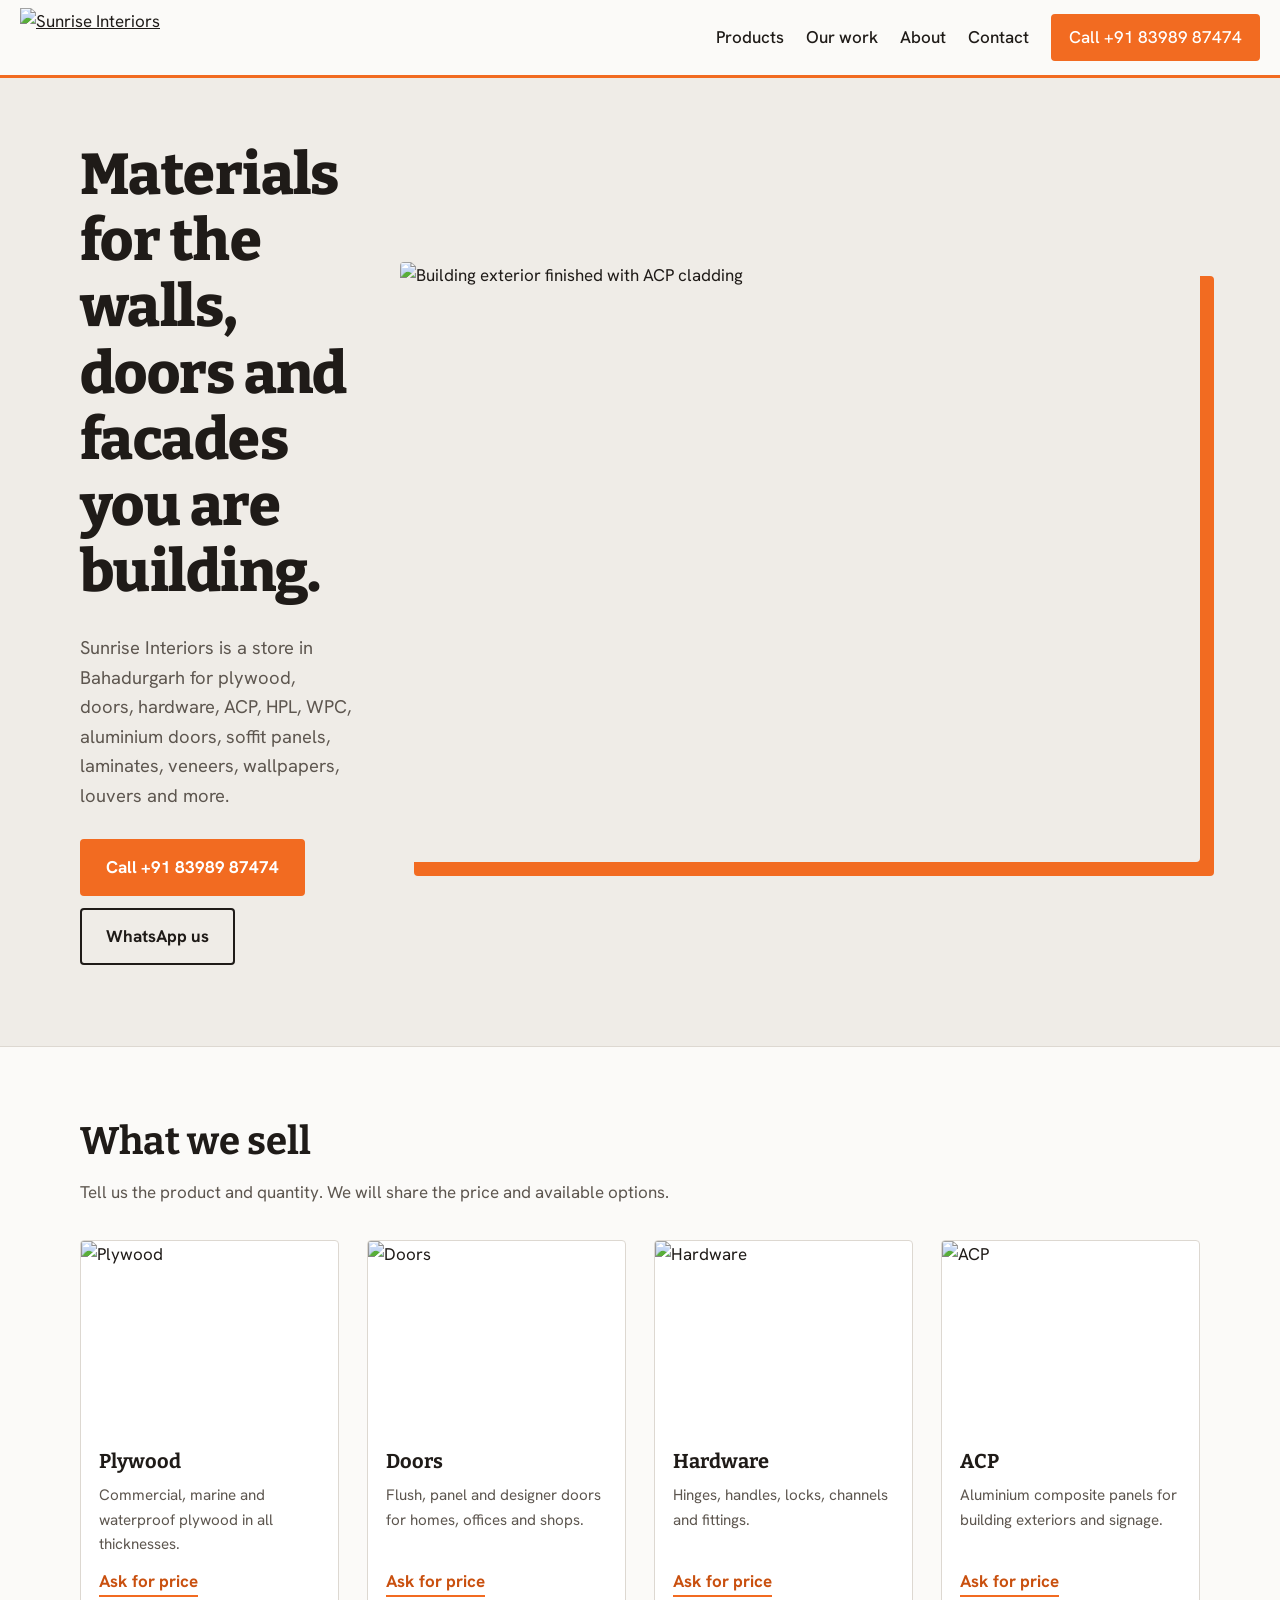
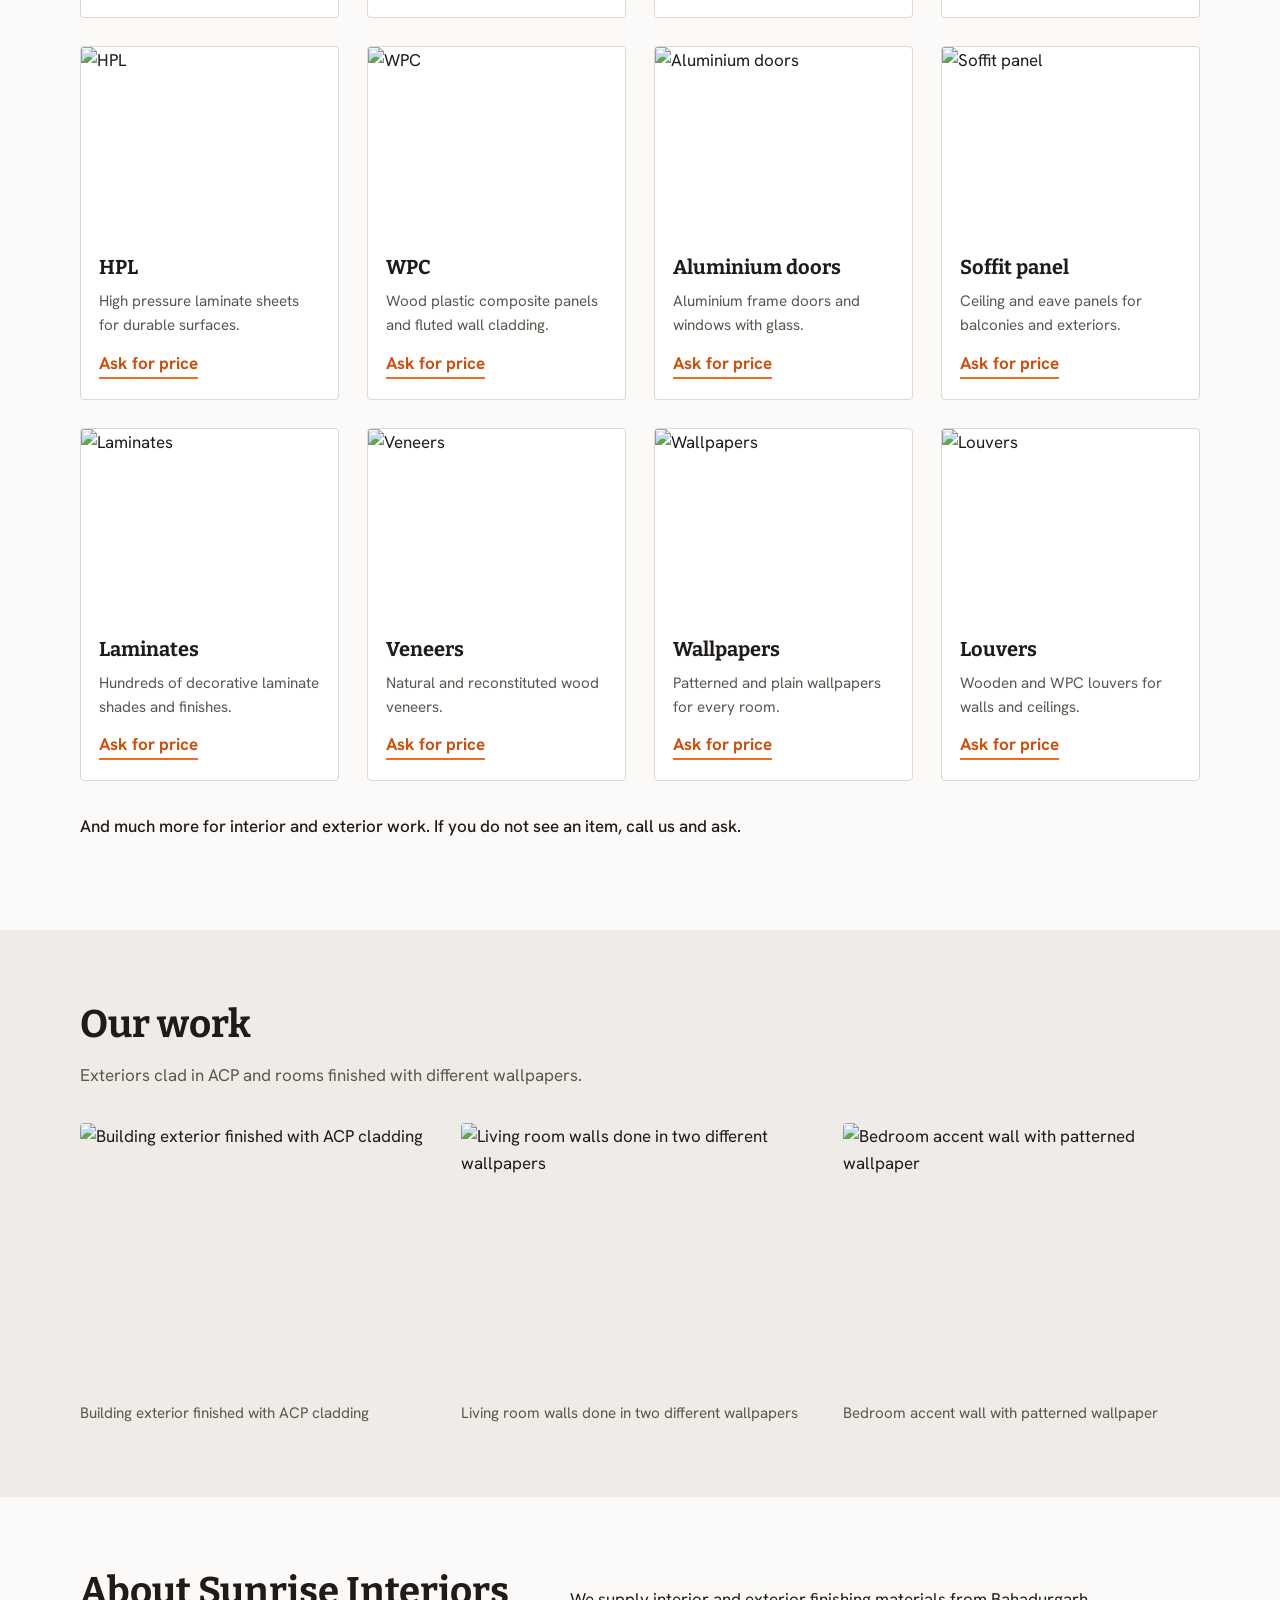
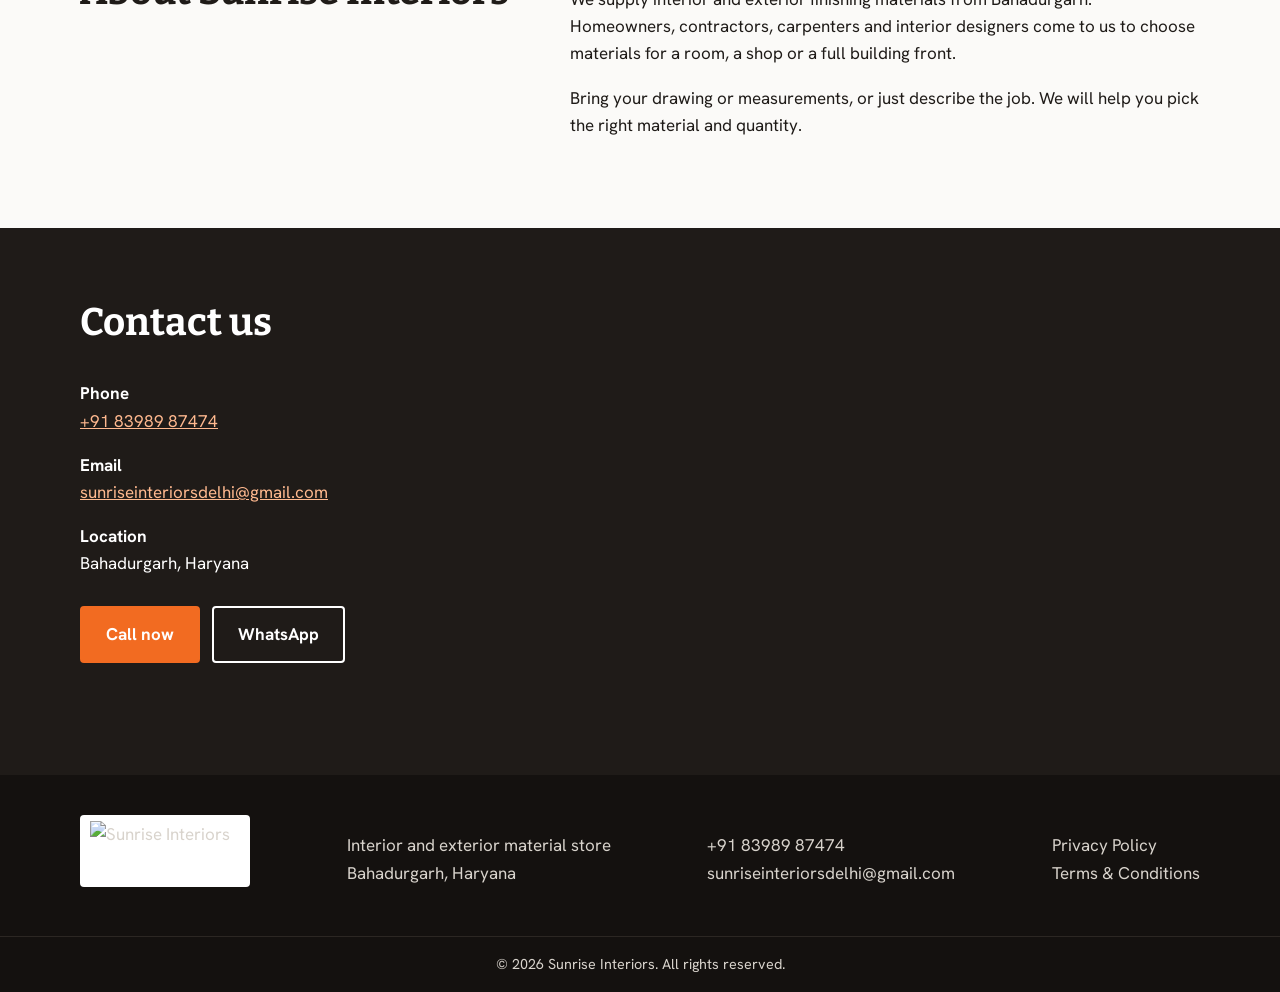
==== index.html @ b4b77e16 "Add files via upload" ====
<!DOCTYPE html>
<html lang="en"><head><meta charset="utf-8"><meta name="viewport" content="width=device-width, initial-scale=1">
<title>Sunrise Interiors | Interior & Exterior Material Store, Bahadurgarh</title><meta name="description" content="Plywood, doors, hardware, ACP, HPL, WPC, aluminium doors, soffit panels, laminates, veneers, wallpapers and louvers in Bahadurgarh. Call +91 83989 87474.">
<meta property="og:title" content="Sunrise Interiors | Interior & Exterior Material Store, Bahadurgarh"><meta property="og:image" content="assets/work-acp-exterior.jpg">
<link rel="icon" href="assets/logo.png">
<link rel="preconnect" href="https://fonts.googleapis.com"><link rel="preconnect" href="https://fonts.gstatic.com" crossorigin>
<link href="https://fonts.googleapis.com/css2?family=Bitter:wght@500;700;800&family=Hanken+Grotesk:wght@400;500;700&display=swap" rel="stylesheet">
<link rel="stylesheet" href="styles.css"></head><body class="">
<a class="skip" href="#main">Skip to content</a>
<header class="top"><a class="brand" href="index.html"><img src="assets/logo.svg" alt="Sunrise Interiors" width="150" height="59"></a>
<button class="burger" aria-label="Menu" aria-expanded="false" onclick="var n=document.getElementById('nav');var o=n.classList.toggle('open');this.setAttribute('aria-expanded',o)">Menu</button>
<nav id="nav"><a href="index.html#products">Products</a><a href="index.html#work">Our work</a><a href="index.html#about">About</a><a href="index.html#contact">Contact</a><a class="btn sm" href="tel:+918398987474">Call +91 83989 87474</a></nav></header>
<main id="main"><section class="hero"><div class="wrap hero-in"><div><h1>Materials for the walls, doors and facades you are building.</h1>
<p class="lead">Sunrise Interiors is a store in Bahadurgarh for plywood, doors, hardware, ACP, HPL, WPC, aluminium doors, soffit panels, laminates, veneers, wallpapers, louvers and more.</p>
<p class="cta"><a class="btn" href="tel:+918398987474">Call +91 83989 87474</a><a class="btn ghost" href="https://wa.me/918398987474?text=Hello%20Sunrise%20Interiors%2C%20I%20need%20materials%20for%20my%20project.">WhatsApp us</a></p></div>
<img class="hero-img" src="assets/work-acp-exterior.jpg" alt="Building exterior finished with ACP cladding" width="800" height="600"></div></section>
<section id="products" class="wrap sec"><h2>What we sell</h2><p class="sub">Tell us the product and quantity. We will share the price and available options.</p><div class="grid"><article class="card"><img src="assets/plywood.jpg" alt="Plywood" loading="lazy" width="800" height="600"><div><h3>Plywood</h3><p>Commercial, marine and waterproof plywood in all thicknesses.</p><a href="https://wa.me/918398987474?text=Hello%20Sunrise%20Interiors%2C%20I%20want%20to%20enquire%20about%20Plywood.">Ask for price</a></div></article><article class="card"><img src="assets/doors.jpg" alt="Doors" loading="lazy" width="800" height="600"><div><h3>Doors</h3><p>Flush, panel and designer doors for homes, offices and shops.</p><a href="https://wa.me/918398987474?text=Hello%20Sunrise%20Interiors%2C%20I%20want%20to%20enquire%20about%20Doors.">Ask for price</a></div></article><article class="card"><img src="assets/hardware.jpg" alt="Hardware" loading="lazy" width="800" height="600"><div><h3>Hardware</h3><p>Hinges, handles, locks, channels and fittings.</p><a href="https://wa.me/918398987474?text=Hello%20Sunrise%20Interiors%2C%20I%20want%20to%20enquire%20about%20Hardware.">Ask for price</a></div></article><article class="card"><img src="assets/acp.jpg" alt="ACP" loading="lazy" width="800" height="600"><div><h3>ACP</h3><p>Aluminium composite panels for building exteriors and signage.</p><a href="https://wa.me/918398987474?text=Hello%20Sunrise%20Interiors%2C%20I%20want%20to%20enquire%20about%20ACP.">Ask for price</a></div></article><article class="card"><img src="assets/hpl.jpg" alt="HPL" loading="lazy" width="800" height="600"><div><h3>HPL</h3><p>High pressure laminate sheets for durable surfaces.</p><a href="https://wa.me/918398987474?text=Hello%20Sunrise%20Interiors%2C%20I%20want%20to%20enquire%20about%20HPL.">Ask for price</a></div></article><article class="card"><img src="assets/wpc.jpg" alt="WPC" loading="lazy" width="800" height="600"><div><h3>WPC</h3><p>Wood plastic composite panels and fluted wall cladding.</p><a href="https://wa.me/918398987474?text=Hello%20Sunrise%20Interiors%2C%20I%20want%20to%20enquire%20about%20WPC.">Ask for price</a></div></article><article class="card"><img src="assets/aluminium-doors.jpg" alt="Aluminium doors" loading="lazy" width="800" height="600"><div><h3>Aluminium doors</h3><p>Aluminium frame doors and windows with glass.</p><a href="https://wa.me/918398987474?text=Hello%20Sunrise%20Interiors%2C%20I%20want%20to%20enquire%20about%20Aluminium%20doors.">Ask for price</a></div></article><article class="card"><img src="assets/soffit-panel.jpg" alt="Soffit panel" loading="lazy" width="800" height="600"><div><h3>Soffit panel</h3><p>Ceiling and eave panels for balconies and exteriors.</p><a href="https://wa.me/918398987474?text=Hello%20Sunrise%20Interiors%2C%20I%20want%20to%20enquire%20about%20Soffit%20panel.">Ask for price</a></div></article><article class="card"><img src="assets/laminates.jpg" alt="Laminates" loading="lazy" width="800" height="600"><div><h3>Laminates</h3><p>Hundreds of decorative laminate shades and finishes.</p><a href="https://wa.me/918398987474?text=Hello%20Sunrise%20Interiors%2C%20I%20want%20to%20enquire%20about%20Laminates.">Ask for price</a></div></article><article class="card"><img src="assets/veneers.jpg" alt="Veneers" loading="lazy" width="800" height="600"><div><h3>Veneers</h3><p>Natural and reconstituted wood veneers.</p><a href="https://wa.me/918398987474?text=Hello%20Sunrise%20Interiors%2C%20I%20want%20to%20enquire%20about%20Veneers.">Ask for price</a></div></article><article class="card"><img src="assets/wallpapers.jpg" alt="Wallpapers" loading="lazy" width="800" height="600"><div><h3>Wallpapers</h3><p>Patterned and plain wallpapers for every room.</p><a href="https://wa.me/918398987474?text=Hello%20Sunrise%20Interiors%2C%20I%20want%20to%20enquire%20about%20Wallpapers.">Ask for price</a></div></article><article class="card"><img src="assets/louvers.jpg" alt="Louvers" loading="lazy" width="800" height="600"><div><h3>Louvers</h3><p>Wooden and WPC louvers for walls and ceilings.</p><a href="https://wa.me/918398987474?text=Hello%20Sunrise%20Interiors%2C%20I%20want%20to%20enquire%20about%20Louvers.">Ask for price</a></div></article></div><p class="note">And much more for interior and exterior work. If you do not see an item, call us and ask.</p></section>
<section id="work" class="band"><div class="wrap sec"><h2>Our work</h2><p class="sub">Exteriors clad in ACP and rooms finished with different wallpapers.</p><div class="works"><figure><img src="assets/work-acp-exterior.jpg" alt="Building exterior finished with ACP cladding" loading="lazy" width="800" height="600"><figcaption>Building exterior finished with ACP cladding</figcaption></figure><figure><img src="assets/work-wallpaper-living.jpg" alt="Living room walls done in two different wallpapers" loading="lazy" width="800" height="600"><figcaption>Living room walls done in two different wallpapers</figcaption></figure><figure><img src="assets/work-wallpaper-bedroom.jpg" alt="Bedroom accent wall with patterned wallpaper" loading="lazy" width="800" height="600"><figcaption>Bedroom accent wall with patterned wallpaper</figcaption></figure></div></div></section>
<section id="about" class="wrap sec two"><div><h2>About Sunrise Interiors</h2></div><div><p>We supply interior and exterior finishing materials from Bahadurgarh. Homeowners, contractors, carpenters and interior designers come to us to choose materials for a room, a shop or a full building front.</p><p>Bring your drawing or measurements, or just describe the job. We will help you pick the right material and quantity.</p></div></section>
<section id="contact" class="band dark"><div class="wrap sec"><h2>Contact us</h2><div class="contact"><div><p><strong>Phone</strong><br><a href="tel:+918398987474">+91 83989 87474</a></p><p><strong>Email</strong><br><a href="mailto:sunriseinteriorsdelhi@gmail.com">sunriseinteriorsdelhi@gmail.com</a></p><p><strong>Location</strong><br>Bahadurgarh, Haryana</p>
<p class="cta"><a class="btn" href="tel:+918398987474">Call now</a><a class="btn ghost" href="https://wa.me/918398987474?text=Hello%20Sunrise%20Interiors%2C%20I%20need%20materials%20for%20my%20project.">WhatsApp</a></p></div>
<iframe title="Map of Bahadurgarh" loading="lazy" src="https://www.google.com/maps?q=Bahadurgarh+Haryana&output=embed"></iframe></div></div></section></main>
<footer><div class="wrap foot"><img src="assets/logo.svg" alt="Sunrise Interiors" width="170" height="67"><p>Interior and exterior material store<br>Bahadurgarh, Haryana</p>
<p><a href="tel:+918398987474">+91 83989 87474</a><br><a href="mailto:sunriseinteriorsdelhi@gmail.com">sunriseinteriorsdelhi@gmail.com</a></p><p><a href="privacy.html">Privacy Policy</a><br><a href="terms.html">Terms &amp; Conditions</a></p></div>
<p class="copy">© 2026 Sunrise Interiors. All rights reserved.</p></footer></body></html>
---- styles.css ----
:root{--sun:#f26b21;--sun-d:#c9500f;--ink:#1f1b18;--mute:#5d564f;--paper:#fbfaf8;--stone:#efece7;--line:#ddd8d1}
*{box-sizing:border-box}html{scroll-behavior:smooth;scroll-padding-top:90px}
body{margin:0;font:17px/1.6 "Hanken Grotesk",system-ui,sans-serif;color:var(--ink);background:var(--paper)}
img{max-width:100%;height:auto;display:block}a{color:inherit}
h1,h2,h3{font-family:Bitter,Georgia,serif;line-height:1.15;margin:0 0 .5em}
h1{font-size:clamp(2.1rem,5vw,3.6rem);font-weight:800;letter-spacing:-.01em}h2{font-size:clamp(1.7rem,3.4vw,2.4rem);font-weight:700}h3{font-size:1.25rem}
.wrap{max-width:1160px;margin:0 auto;padding:0 20px}.sec{padding:72px 20px}
.skip{position:absolute;left:-999px}.skip:focus{left:10px;top:10px;background:#fff;padding:8px;z-index:99}
:focus-visible{outline:3px solid var(--sun);outline-offset:2px}
.top{position:sticky;top:0;z-index:20;display:flex;align-items:center;justify-content:space-between;gap:16px;padding:8px 20px;background:rgba(251,250,248,.96);border-bottom:3px solid var(--sun);backdrop-filter:blur(6px)}
.top nav{display:flex;align-items:center;gap:22px}.top nav a{text-decoration:none;font-weight:500}.top nav a:hover{color:var(--sun-d)}
.burger{display:none;background:none;border:2px solid var(--ink);border-radius:6px;padding:6px 12px;font:inherit;font-weight:700}
.btn{display:inline-block;background:var(--sun);color:#fff;font-weight:700;text-decoration:none;padding:13px 24px;border-radius:4px;border:2px solid var(--sun)}
.btn:hover{background:var(--sun-d);border-color:var(--sun-d)}.btn.sm{padding:8px 16px}.btn.ghost{background:transparent;color:inherit;border-color:currentColor}.btn.ghost:hover{background:var(--ink);color:#fff;border-color:var(--ink)}
.hero{background:var(--stone);border-bottom:1px solid var(--line)}.hero-in{display:grid;grid-template-columns:1.1fr 1fr;gap:48px;align-items:center;padding-top:64px;padding-bottom:64px}
.hero-img{border-radius:4px;box-shadow:14px 14px 0 var(--sun)}.lead{font-size:1.15rem;color:var(--mute);max-width:56ch}.cta{display:flex;gap:12px;flex-wrap:wrap;margin-top:28px}
.sub{color:var(--mute);margin:-.2em 0 2em;max-width:60ch}
.grid{display:grid;grid-template-columns:repeat(auto-fill,minmax(250px,1fr));gap:28px}
.card{background:#fff;border:1px solid var(--line);border-radius:4px;overflow:hidden;display:flex;flex-direction:column}
.card div{padding:16px 18px 20px;display:flex;flex-direction:column;flex:1}.card p{margin:0 0 12px;color:var(--mute);font-size:.95rem;flex:1}
.card a{font-weight:700;color:var(--sun-d);text-decoration:none;border-bottom:2px solid var(--sun);align-self:flex-start}
.note{margin-top:32px;font-weight:500}
.band{background:var(--stone)}.band.dark{background:var(--ink);color:#fff}.band.dark .btn.ghost:hover{background:#fff;color:var(--ink);border-color:#fff}
.works{display:grid;grid-template-columns:repeat(auto-fit,minmax(300px,1fr));gap:24px}.works figure{margin:0}.works img{border-radius:4px;width:100%;aspect-ratio:4/3;object-fit:cover}.works figcaption{padding-top:10px;color:var(--mute);font-size:.95rem}
.two{display:grid;grid-template-columns:1fr 1.4fr;gap:40px}
.contact{display:grid;grid-template-columns:1fr 1.3fr;gap:40px;align-items:start}.contact a{color:#ffb98f}.contact .btn{color:#fff}.contact iframe{width:100%;height:340px;border:0;border-radius:4px}
footer{background:#14110f;color:#d8d3cc;padding-top:40px}.foot{display:flex;gap:40px;flex-wrap:wrap;justify-content:space-between;align-items:flex-start}.foot img{background:#fff;padding:6px 10px;border-radius:4px}.foot a{text-decoration:none}.foot a:hover{color:var(--sun)}
.copy{text-align:center;border-top:1px solid #2c2723;margin:32px 0 0;padding:16px;font-size:.9rem}
.doc{max-width:760px;padding-top:56px;padding-bottom:72px}.doc h2{font-size:1.3rem;margin-top:1.6em}
@media(max-width:820px){.hero-in,.two,.contact{grid-template-columns:1fr}.hero-in{padding-top:40px}.hero-img{box-shadow:8px 8px 0 var(--sun)}.sec{padding:52px 20px}
.burger{display:block}.top nav{display:none;position:absolute;left:0;right:0;top:100%;flex-direction:column;align-items:stretch;gap:0;background:var(--paper);border-bottom:3px solid var(--sun)}.top nav.open{display:flex}.top nav a{padding:14px 20px;border-top:1px solid var(--line)}.top nav .btn{margin:12px 20px;text-align:center}}
@media(prefers-reduced-motion:reduce){html{scroll-behavior:auto}}
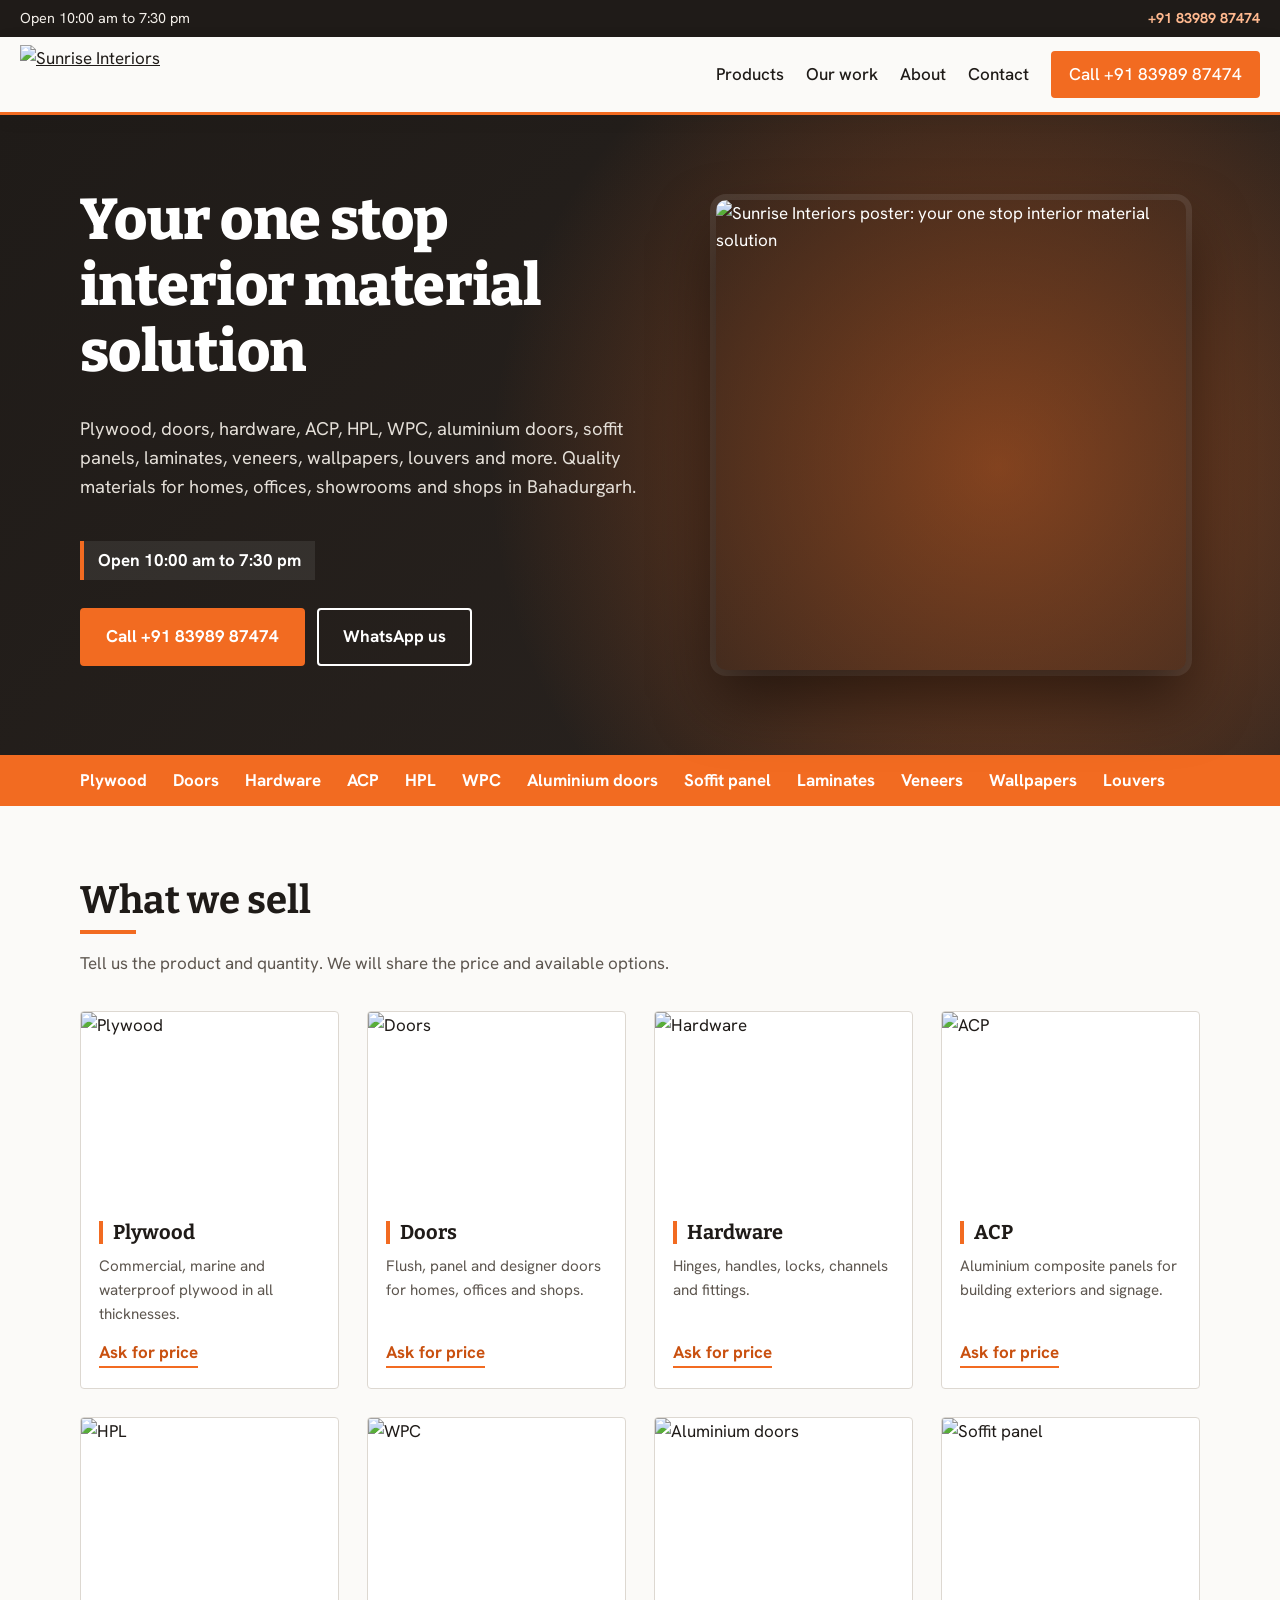
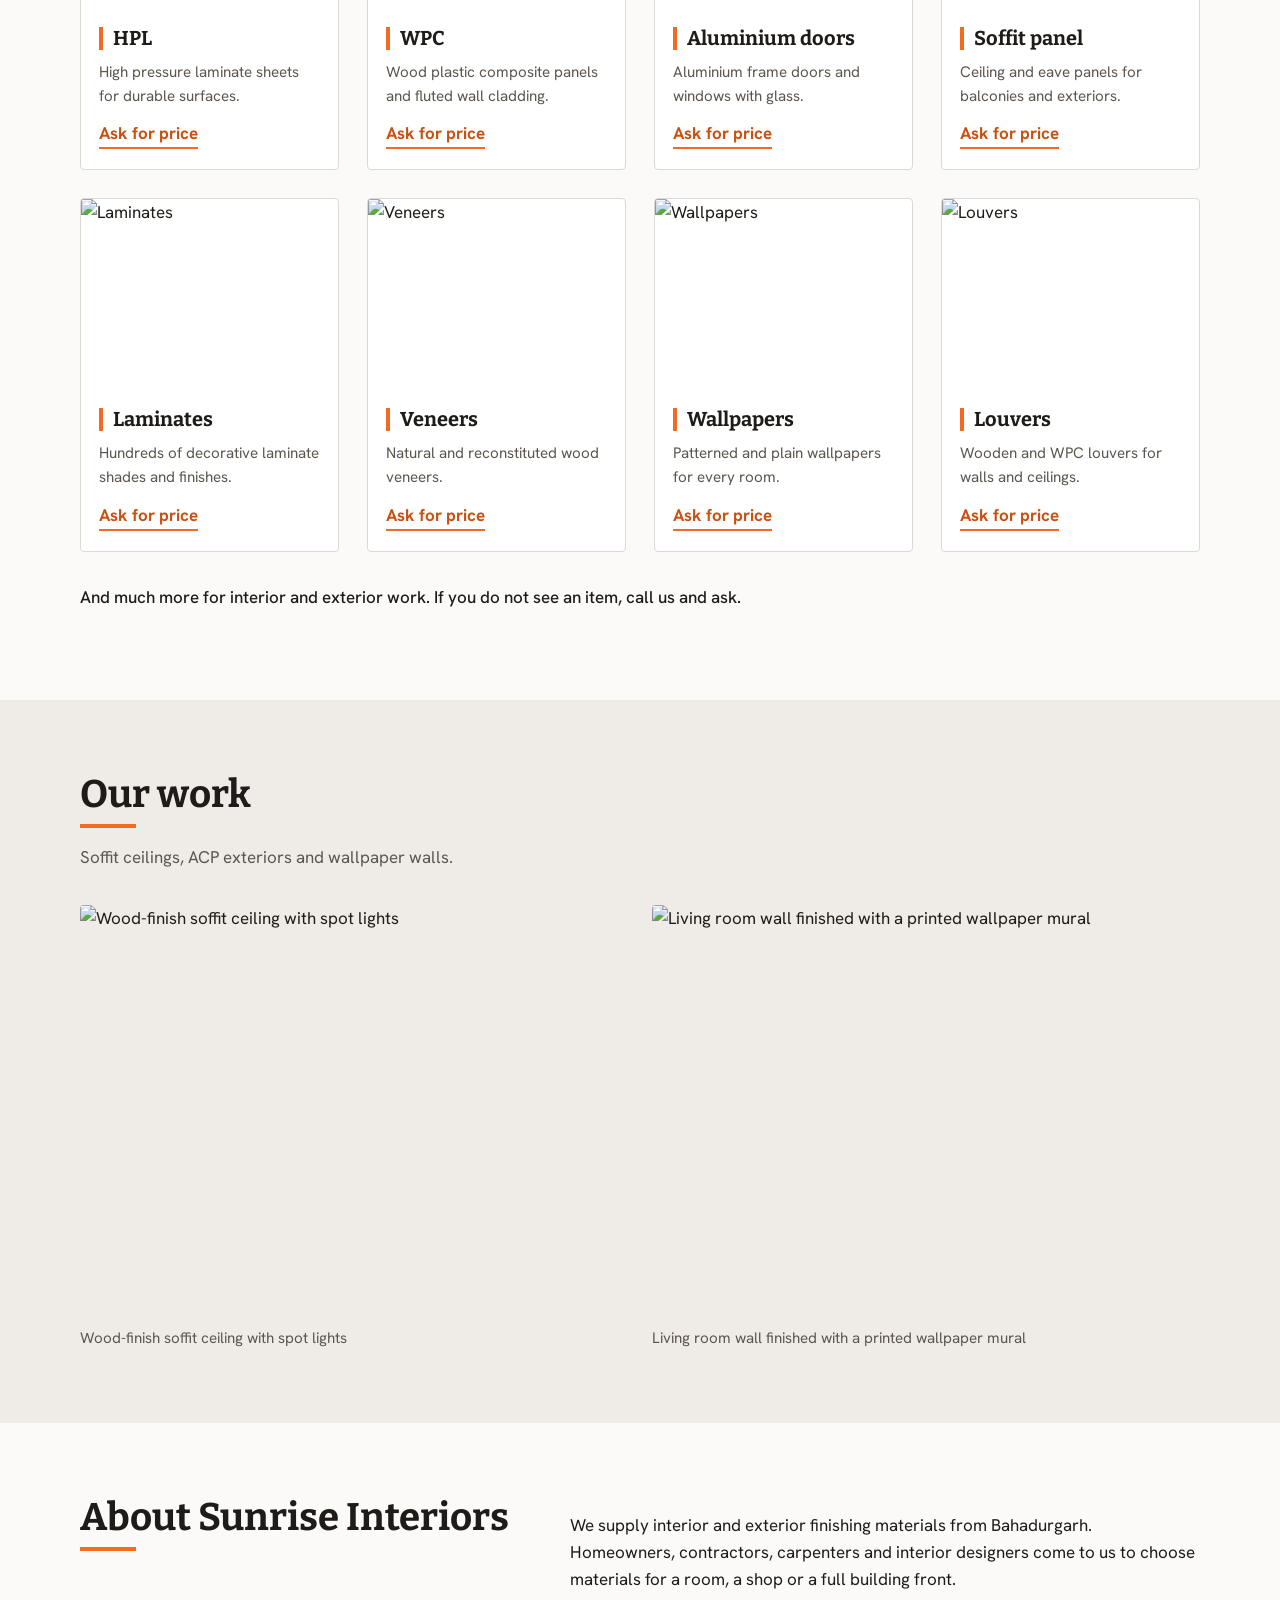
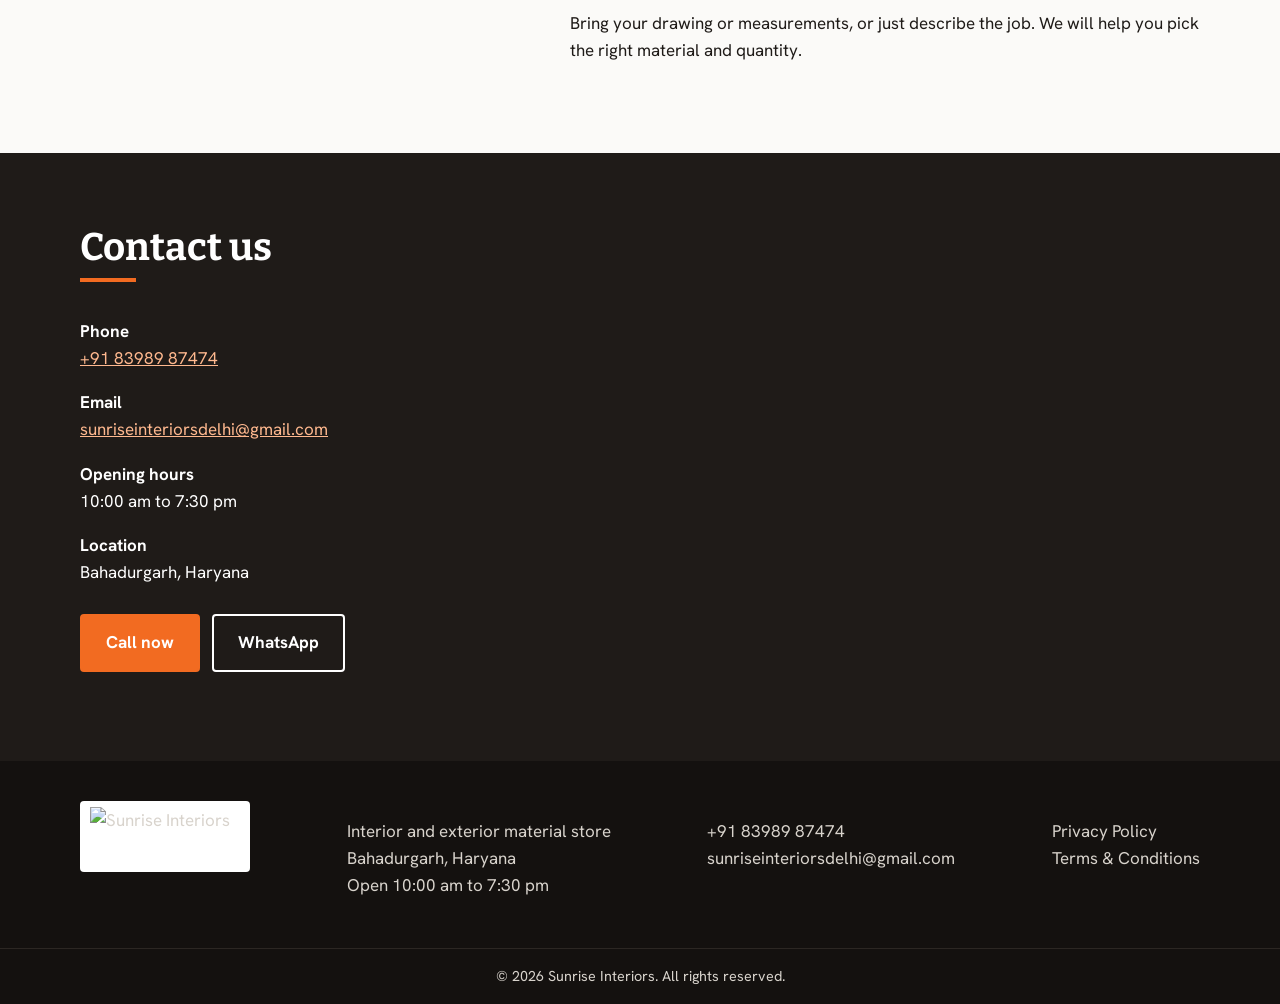
==== commit 542a1e12: "Add files via upload" ====
--- a/index.html
+++ b/index.html
@@ -1,25 +1,28 @@
 <!DOCTYPE html>
 <html lang="en"><head><meta charset="utf-8"><meta name="viewport" content="width=device-width, initial-scale=1">
 <title>Sunrise Interiors | Interior & Exterior Material Store, Bahadurgarh</title><meta name="description" content="Plywood, doors, hardware, ACP, HPL, WPC, aluminium doors, soffit panels, laminates, veneers, wallpapers and louvers in Bahadurgarh. Call +91 83989 87474.">
-<meta property="og:title" content="Sunrise Interiors | Interior & Exterior Material Store, Bahadurgarh"><meta property="og:image" content="assets/work-acp-exterior.jpg">
+<meta property="og:title" content="Sunrise Interiors | Interior & Exterior Material Store, Bahadurgarh"><meta property="og:image" content="assets/hero-poster.jpg">
 <link rel="icon" href="assets/logo.png">
 <link rel="preconnect" href="https://fonts.googleapis.com"><link rel="preconnect" href="https://fonts.gstatic.com" crossorigin>
 <link href="https://fonts.googleapis.com/css2?family=Bitter:wght@500;700;800&family=Hanken+Grotesk:wght@400;500;700&display=swap" rel="stylesheet">
 <link rel="stylesheet" href="styles.css"></head><body class="">
 <a class="skip" href="#main">Skip to content</a>
+<div class="strip"><span>Open 10:00 am to 7:30 pm</span><a href="tel:+918398987474">+91 83989 87474</a></div>
 <header class="top"><a class="brand" href="index.html"><img src="assets/logo.svg" alt="Sunrise Interiors" width="150" height="59"></a>
 <button class="burger" aria-label="Menu" aria-expanded="false" onclick="var n=document.getElementById('nav');var o=n.classList.toggle('open');this.setAttribute('aria-expanded',o)">Menu</button>
 <nav id="nav"><a href="index.html#products">Products</a><a href="index.html#work">Our work</a><a href="index.html#about">About</a><a href="index.html#contact">Contact</a><a class="btn sm" href="tel:+918398987474">Call +91 83989 87474</a></nav></header>
-<main id="main"><section class="hero"><div class="wrap hero-in"><div><h1>Materials for the walls, doors and facades you are building.</h1>
-<p class="lead">Sunrise Interiors is a store in Bahadurgarh for plywood, doors, hardware, ACP, HPL, WPC, aluminium doors, soffit panels, laminates, veneers, wallpapers, louvers and more.</p>
+<main id="main"><section class="hero"><div class="wrap hero-in"><div><h1>Your one stop interior material solution</h1>
+<p class="lead">Plywood, doors, hardware, ACP, HPL, WPC, aluminium doors, soffit panels, laminates, veneers, wallpapers, louvers and more. Quality materials for homes, offices, showrooms and shops in Bahadurgarh.</p>
+<p class="open"><strong>Open 10:00 am to 7:30 pm</strong></p>
 <p class="cta"><a class="btn" href="tel:+918398987474">Call +91 83989 87474</a><a class="btn ghost" href="https://wa.me/918398987474?text=Hello%20Sunrise%20Interiors%2C%20I%20need%20materials%20for%20my%20project.">WhatsApp us</a></p></div>
-<img class="hero-img" src="assets/work-acp-exterior.jpg" alt="Building exterior finished with ACP cladding" width="800" height="600"></div></section>
+<img class="hero-img" src="assets/hero-poster.jpg" alt="Sunrise Interiors poster: your one stop interior material solution" width="915" height="915"></div></section>
+<div class="chips"><div class="wrap"><a href="#products">Plywood</a><a href="#products">Doors</a><a href="#products">Hardware</a><a href="#products">ACP</a><a href="#products">HPL</a><a href="#products">WPC</a><a href="#products">Aluminium doors</a><a href="#products">Soffit panel</a><a href="#products">Laminates</a><a href="#products">Veneers</a><a href="#products">Wallpapers</a><a href="#products">Louvers</a></div></div>
 <section id="products" class="wrap sec"><h2>What we sell</h2><p class="sub">Tell us the product and quantity. We will share the price and available options.</p><div class="grid"><article class="card"><img src="assets/plywood.jpg" alt="Plywood" loading="lazy" width="800" height="600"><div><h3>Plywood</h3><p>Commercial, marine and waterproof plywood in all thicknesses.</p><a href="https://wa.me/918398987474?text=Hello%20Sunrise%20Interiors%2C%20I%20want%20to%20enquire%20about%20Plywood.">Ask for price</a></div></article><article class="card"><img src="assets/doors.jpg" alt="Doors" loading="lazy" width="800" height="600"><div><h3>Doors</h3><p>Flush, panel and designer doors for homes, offices and shops.</p><a href="https://wa.me/918398987474?text=Hello%20Sunrise%20Interiors%2C%20I%20want%20to%20enquire%20about%20Doors.">Ask for price</a></div></article><article class="card"><img src="assets/hardware.jpg" alt="Hardware" loading="lazy" width="800" height="600"><div><h3>Hardware</h3><p>Hinges, handles, locks, channels and fittings.</p><a href="https://wa.me/918398987474?text=Hello%20Sunrise%20Interiors%2C%20I%20want%20to%20enquire%20about%20Hardware.">Ask for price</a></div></article><article class="card"><img src="assets/acp.jpg" alt="ACP" loading="lazy" width="800" height="600"><div><h3>ACP</h3><p>Aluminium composite panels for building exteriors and signage.</p><a href="https://wa.me/918398987474?text=Hello%20Sunrise%20Interiors%2C%20I%20want%20to%20enquire%20about%20ACP.">Ask for price</a></div></article><article class="card"><img src="assets/hpl.jpg" alt="HPL" loading="lazy" width="800" height="600"><div><h3>HPL</h3><p>High pressure laminate sheets for durable surfaces.</p><a href="https://wa.me/918398987474?text=Hello%20Sunrise%20Interiors%2C%20I%20want%20to%20enquire%20about%20HPL.">Ask for price</a></div></article><article class="card"><img src="assets/wpc.jpg" alt="WPC" loading="lazy" width="800" height="600"><div><h3>WPC</h3><p>Wood plastic composite panels and fluted wall cladding.</p><a href="https://wa.me/918398987474?text=Hello%20Sunrise%20Interiors%2C%20I%20want%20to%20enquire%20about%20WPC.">Ask for price</a></div></article><article class="card"><img src="assets/aluminium-doors.jpg" alt="Aluminium doors" loading="lazy" width="800" height="600"><div><h3>Aluminium doors</h3><p>Aluminium frame doors and windows with glass.</p><a href="https://wa.me/918398987474?text=Hello%20Sunrise%20Interiors%2C%20I%20want%20to%20enquire%20about%20Aluminium%20doors.">Ask for price</a></div></article><article class="card"><img src="assets/soffit-panel.jpg" alt="Soffit panel" loading="lazy" width="800" height="600"><div><h3>Soffit panel</h3><p>Ceiling and eave panels for balconies and exteriors.</p><a href="https://wa.me/918398987474?text=Hello%20Sunrise%20Interiors%2C%20I%20want%20to%20enquire%20about%20Soffit%20panel.">Ask for price</a></div></article><article class="card"><img src="assets/laminates.jpg" alt="Laminates" loading="lazy" width="800" height="600"><div><h3>Laminates</h3><p>Hundreds of decorative laminate shades and finishes.</p><a href="https://wa.me/918398987474?text=Hello%20Sunrise%20Interiors%2C%20I%20want%20to%20enquire%20about%20Laminates.">Ask for price</a></div></article><article class="card"><img src="assets/veneers.jpg" alt="Veneers" loading="lazy" width="800" height="600"><div><h3>Veneers</h3><p>Natural and reconstituted wood veneers.</p><a href="https://wa.me/918398987474?text=Hello%20Sunrise%20Interiors%2C%20I%20want%20to%20enquire%20about%20Veneers.">Ask for price</a></div></article><article class="card"><img src="assets/wallpapers.jpg" alt="Wallpapers" loading="lazy" width="800" height="600"><div><h3>Wallpapers</h3><p>Patterned and plain wallpapers for every room.</p><a href="https://wa.me/918398987474?text=Hello%20Sunrise%20Interiors%2C%20I%20want%20to%20enquire%20about%20Wallpapers.">Ask for price</a></div></article><article class="card"><img src="assets/louvers.jpg" alt="Louvers" loading="lazy" width="800" height="600"><div><h3>Louvers</h3><p>Wooden and WPC louvers for walls and ceilings.</p><a href="https://wa.me/918398987474?text=Hello%20Sunrise%20Interiors%2C%20I%20want%20to%20enquire%20about%20Louvers.">Ask for price</a></div></article></div><p class="note">And much more for interior and exterior work. If you do not see an item, call us and ask.</p></section>
-<section id="work" class="band"><div class="wrap sec"><h2>Our work</h2><p class="sub">Exteriors clad in ACP and rooms finished with different wallpapers.</p><div class="works"><figure><img src="assets/work-acp-exterior.jpg" alt="Building exterior finished with ACP cladding" loading="lazy" width="800" height="600"><figcaption>Building exterior finished with ACP cladding</figcaption></figure><figure><img src="assets/work-wallpaper-living.jpg" alt="Living room walls done in two different wallpapers" loading="lazy" width="800" height="600"><figcaption>Living room walls done in two different wallpapers</figcaption></figure><figure><img src="assets/work-wallpaper-bedroom.jpg" alt="Bedroom accent wall with patterned wallpaper" loading="lazy" width="800" height="600"><figcaption>Bedroom accent wall with patterned wallpaper</figcaption></figure></div></div></section>
+<section id="work" class="band"><div class="wrap sec"><h2>Our work</h2><p class="sub">Soffit ceilings, ACP exteriors and wallpaper walls.</p><div class="works"><figure><img src="assets/work-soffit.jpg" alt="Wood-finish soffit ceiling with spot lights" loading="lazy" width="800" height="600"><figcaption>Wood-finish soffit ceiling with spot lights</figcaption></figure><figure><img src="assets/work-wallpaper-living.jpg" alt="Living room wall finished with a printed wallpaper mural" loading="lazy" width="800" height="600"><figcaption>Living room wall finished with a printed wallpaper mural</figcaption></figure></div></div></section>
 <section id="about" class="wrap sec two"><div><h2>About Sunrise Interiors</h2></div><div><p>We supply interior and exterior finishing materials from Bahadurgarh. Homeowners, contractors, carpenters and interior designers come to us to choose materials for a room, a shop or a full building front.</p><p>Bring your drawing or measurements, or just describe the job. We will help you pick the right material and quantity.</p></div></section>
-<section id="contact" class="band dark"><div class="wrap sec"><h2>Contact us</h2><div class="contact"><div><p><strong>Phone</strong><br><a href="tel:+918398987474">+91 83989 87474</a></p><p><strong>Email</strong><br><a href="mailto:sunriseinteriorsdelhi@gmail.com">sunriseinteriorsdelhi@gmail.com</a></p><p><strong>Location</strong><br>Bahadurgarh, Haryana</p>
+<section id="contact" class="band dark"><div class="wrap sec"><h2>Contact us</h2><div class="contact"><div><p><strong>Phone</strong><br><a href="tel:+918398987474">+91 83989 87474</a></p><p><strong>Email</strong><br><a href="mailto:sunriseinteriorsdelhi@gmail.com">sunriseinteriorsdelhi@gmail.com</a></p><p><strong>Opening hours</strong><br>10:00 am to 7:30 pm</p><p><strong>Location</strong><br>Bahadurgarh, Haryana</p>
 <p class="cta"><a class="btn" href="tel:+918398987474">Call now</a><a class="btn ghost" href="https://wa.me/918398987474?text=Hello%20Sunrise%20Interiors%2C%20I%20need%20materials%20for%20my%20project.">WhatsApp</a></p></div>
 <iframe title="Map of Bahadurgarh" loading="lazy" src="https://www.google.com/maps?q=Bahadurgarh+Haryana&output=embed"></iframe></div></div></section></main>
-<footer><div class="wrap foot"><img src="assets/logo.svg" alt="Sunrise Interiors" width="170" height="67"><p>Interior and exterior material store<br>Bahadurgarh, Haryana</p>
+<footer><div class="wrap foot"><img src="assets/logo.svg" alt="Sunrise Interiors" width="170" height="67"><p>Interior and exterior material store<br>Bahadurgarh, Haryana<br>Open 10:00 am to 7:30 pm</p>
 <p><a href="tel:+918398987474">+91 83989 87474</a><br><a href="mailto:sunriseinteriorsdelhi@gmail.com">sunriseinteriorsdelhi@gmail.com</a></p><p><a href="privacy.html">Privacy Policy</a><br><a href="terms.html">Terms &amp; Conditions</a></p></div>
 <p class="copy">© 2026 Sunrise Interiors. All rights reserved.</p></footer></body></html>
--- a/styles.css
+++ b/styles.css
@@ -30,3 +30,15 @@
 @media(max-width:820px){.hero-in,.two,.contact{grid-template-columns:1fr}.hero-in{padding-top:40px}.hero-img{box-shadow:8px 8px 0 var(--sun)}.sec{padding:52px 20px}
 .burger{display:block}.top nav{display:none;position:absolute;left:0;right:0;top:100%;flex-direction:column;align-items:stretch;gap:0;background:var(--paper);border-bottom:3px solid var(--sun)}.top nav.open{display:flex}.top nav a{padding:14px 20px;border-top:1px solid var(--line)}.top nav .btn{margin:12px 20px;text-align:center}}
 @media(prefers-reduced-motion:reduce){html{scroll-behavior:auto}}
+.strip{display:flex;justify-content:space-between;gap:12px;flex-wrap:wrap;background:var(--ink);color:#f3efe9;font-size:.9rem;padding:7px 20px}.strip a{text-decoration:none;font-weight:700;color:#ffb98f}
+.hero{background:radial-gradient(circle at 78% 55%,rgba(242,107,33,.45),transparent 48%),linear-gradient(135deg,#1f1b18,#2b2420);color:#fff;border:0}
+.hero-in{grid-template-columns:1.15fr 1fr;padding-top:72px;padding-bottom:72px}.hero h1{color:#fff}.hero .lead{color:#e4dfd8}
+.hero .open{display:inline-block;margin:20px 0 0;padding:6px 14px;border-left:4px solid var(--sun);background:rgba(255,255,255,.08)}
+.hero .btn.ghost:hover{background:#fff;color:var(--ink);border-color:#fff}
+.hero-img{width:100%;max-width:470px;justify-self:center;border-radius:10px;box-shadow:0 30px 60px rgba(0,0,0,.5),0 0 0 6px rgba(255,255,255,.1)}
+.chips{background:var(--sun);overflow-x:auto}.chips .wrap{display:flex;gap:6px 26px;padding-top:12px;padding-bottom:12px;white-space:nowrap}.chips a{color:#fff;text-decoration:none;font-weight:700}.chips a:hover{text-decoration:underline}
+.card{transition:box-shadow .2s,transform .2s}.card:hover{box-shadow:0 16px 34px rgba(0,0,0,.14);transform:translateY(-3px)}.card img{aspect-ratio:4/3;object-fit:cover}
+.card h3{border-left:4px solid var(--sun);padding-left:10px}
+h2{position:relative;padding-bottom:12px}h2:after{content:"";position:absolute;left:0;bottom:0;width:56px;height:4px;background:var(--sun)}
+.top{box-shadow:0 4px 18px rgba(0,0,0,.06)}.foot img{background:none;padding:0;filter:brightness(0) invert(1)}.foot img[src$=svg]{filter:none;background:#fff;padding:6px 10px}
+@media(max-width:820px){.hero-in{padding-top:40px;padding-bottom:48px}.hero-img{max-width:100%}}
